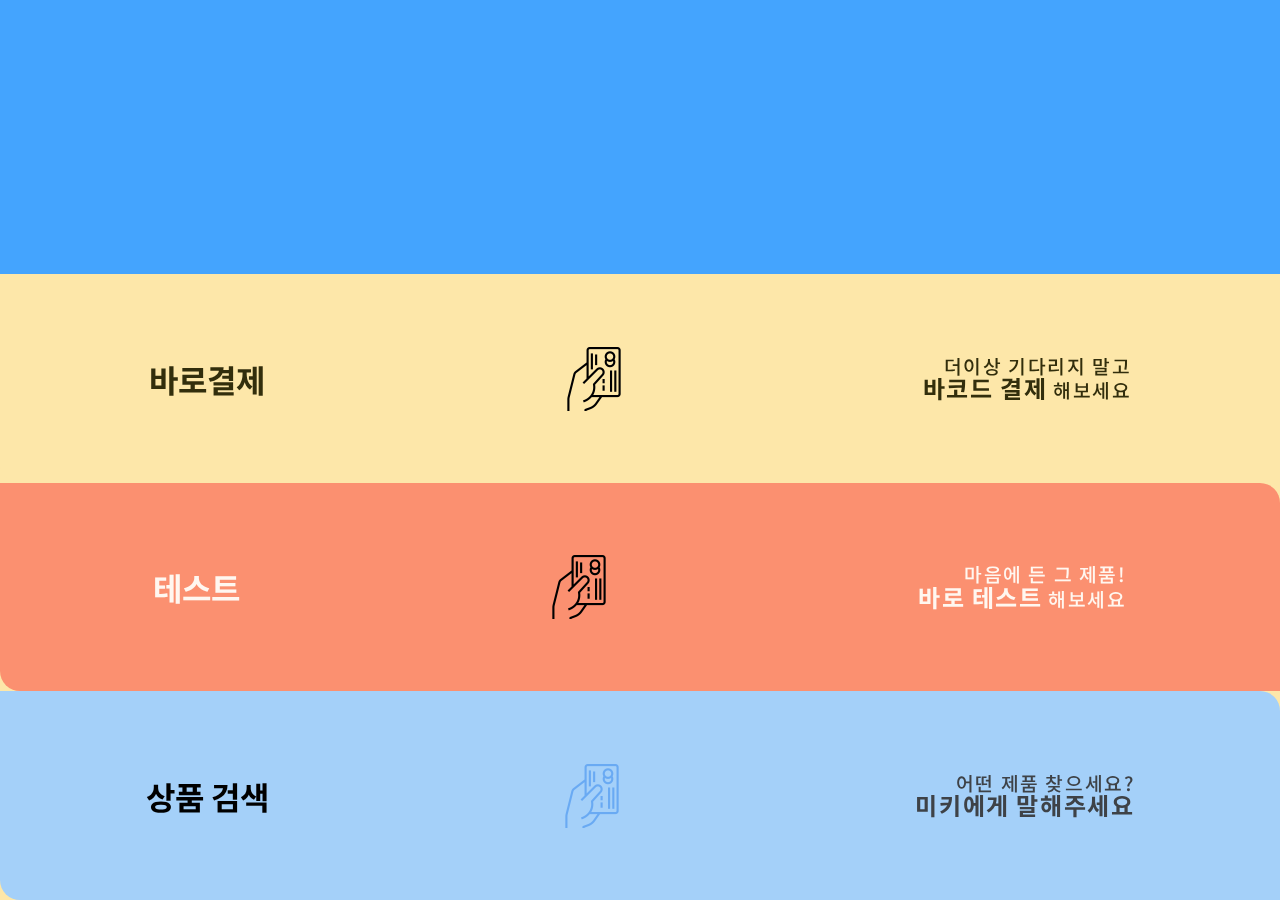
==== index.html @ 799a13bf "2021. 02. 22" ====
<!DOCTYPE html>
<html lang="en">

<head>
    <meta charset="UTF-8">
    <meta http-equiv="X-UA-Compatible" content="IE=edge">
    <meta name="viewport" content="width=device-width, initial-scale=1.0">
    <link rel="stylesheet" href="./reset.css">
    <link rel="stylesheet" href="./main.css">
    <title>Document</title>
</head>

<body>
    <div id="wrap">
        <div class="top-area">
            
        </div>
        <div class="bottom-area">
            <div class="btn order-page">
                <h4>바로결제</h4>
                <svg width="64" height="64" viewBox="0 0 64 64" fill="none" xmlns="http://www.w3.org/2000/svg" xmlns:xlink="http://www.w3.org/1999/xlink">
                    <rect width="64" height="64" fill="url(#pattern0)"/>
                    <defs>
                    <pattern id="pattern0" patternContentUnits="objectBoundingBox" width="1" height="1">
                    <use xlink:href="#image0" transform="scale(0.00195312)"/>
                    </pattern>
                    <image id="image0" width="512" height="512" xlink:href="[data-uri]"/>
                    </defs>
                </svg>
                <p>
                    더이상 기다리지 말고<br>
                    <span class="bold-text">바코드 결제</span> 
                    해보세요
                </p>
            </div>
            <div class="btn test-page">
                <h4>테스트</h4>
                <svg width="64" height="64" viewBox="0 0 64 64" fill="none" xmlns="http://www.w3.org/2000/svg" xmlns:xlink="http://www.w3.org/1999/xlink">
                    <rect width="64" height="64" fill="url(#pattern0)"/>
                    <defs>
                    <pattern id="pattern0" patternContentUnits="objectBoundingBox" width="1" height="1">
                    <use xlink:href="#image0" transform="scale(0.00195312)"/>
                    </pattern>
                    <image id="image0" width="512" height="512" xlink:href="[data-uri]"/>
                    </defs>
                    </svg>
                    
                <p>
                    마음에 든 그 제품!<br>
                    <span class="bold-text">바로 테스트</span> 
                    해보세요
                </p>
            </div>
            <div class="btn search-page">
                <h4>상품 검색</h4>
                <svg width="64" height="64" viewBox="0 0 64 64" fill="none" xmlns="http://www.w3.org/2000/svg" xmlns:xlink="http://www.w3.org/1999/xlink">
                    <rect width="64" height="64" fill="url(#pattern0)" style="mix-blend-mode:soft-light"/>
                    <defs>
                    <pattern id="pattern0" patternContentUnits="objectBoundingBox" width="1" height="1">
                    <use xlink:href="#image0" transform="scale(0.00195312)"/>
                    </pattern>
                    <image id="image0" width="512" height="512" xlink:href="[data-uri]"/>
                    </defs>
                </svg>
                <p>
                    어떤 제품 찾으세요?<br>
                    <span class="bold-text">미키에게 말해주세요</span>
                </p>                    
            </div>
        </div>
    </div>
</body>

</html>
---- main.css ----
#wrap {
  display: flex;
  flex-flow: row wrap;
  width: 100%;
  min-width: 100%;
  min-height: 100vh;
}
.top-area {
  background-color: #44a4fe;
  width: 100%;
}
.bottom-area {
  background-color: #FDE7A9;
  width: 100%;
  display: flex;
  flex-flow: row wrap;
}
.btn {
  display: flex;
  flex-direction: row;
  justify-content: space-around;
  align-items: center;
  width: 100%;
  border-radius: 0 20px;
}
.order-page { background-color: #FDE7A9; }
.test-page { background-color: #FB9070; }
.search-page { background-color: #A4D0F9; }
.btn > h4 {
  font-size: 2rem;
  font-weight: 700;
}
.btn > p {
  letter-spacing: 0.1rem;
  text-align: right;
  font-size: 1.2rem;
  font-weight: 500;
}
.bold-text {
  font-size: 1.5rem;
  font-weight: 700;
}
.order-page > h4, .order-page > p { color: #322E0C; }
.test-page > h4, .test-page > p { color: #FFF7F0; }
.serach-page > h4 { color: #163D78; }
.search-page > p { color: #3E4247; }
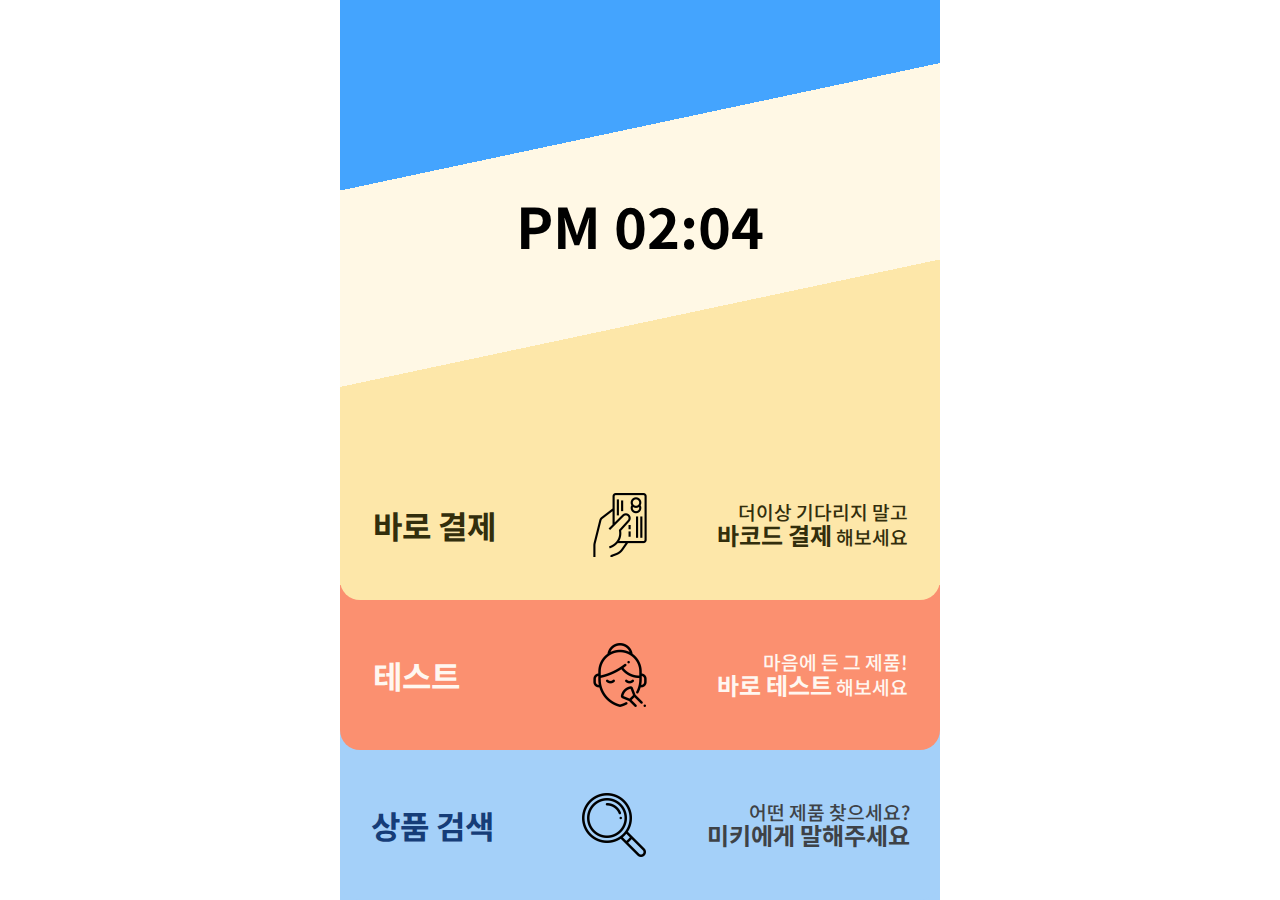
==== commit 9dddd29a: "2021. 02. 24 홈화면 작업 (브랜드 로고 전)" ====
--- a/index.html
+++ b/index.html
@@ -2,73 +2,81 @@
 <html lang="en">
 
 <head>
-    <meta charset="UTF-8">
-    <meta http-equiv="X-UA-Compatible" content="IE=edge">
-    <meta name="viewport" content="width=device-width, initial-scale=1.0">
-    <link rel="stylesheet" href="./reset.css">
-    <link rel="stylesheet" href="./main.css">
-    <title>Document</title>
+  <meta charset="UTF-8">
+  <meta http-equiv="X-UA-Compatible" content="IE=edge">
+  <meta name="viewport" content="width=device-width, initial-scale=1.0">
+  <link rel="stylesheet" href="./reset.css">
+  <link rel="stylesheet" href="./main.css">
+  <title>Document</title>
 </head>
 
 <body>
-    <div id="wrap">
-        <div class="top-area">
-            
+  <div id="wrap">
+    <div class="top-area">
+      <h3 class="clock"></h3>
+    </div>
+    <div class="bottom-area">
+      <div class="btn order-page">
+        <h4>바로 결제</h4>
+        <div class="icon-box">
+          <img
+            class="btn-icon"
+            src="./img/credit-card.png"
+            alt="Icons made by Pause08 https://www.flaticon.com/authors/pause08"
+          >
         </div>
-        <div class="bottom-area">
-            <div class="btn order-page">
-                <h4>바로결제</h4>
-                <svg width="64" height="64" viewBox="0 0 64 64" fill="none" xmlns="http://www.w3.org/2000/svg" xmlns:xlink="http://www.w3.org/1999/xlink">
-                    <rect width="64" height="64" fill="url(#pattern0)"/>
-                    <defs>
-                    <pattern id="pattern0" patternContentUnits="objectBoundingBox" width="1" height="1">
-                    <use xlink:href="#image0" transform="scale(0.00195312)"/>
-                    </pattern>
-                    <image id="image0" width="512" height="512" xlink:href="[data-uri]"/>
-                    </defs>
-                </svg>
-                <p>
-                    더이상 기다리지 말고<br>
-                    <span class="bold-text">바코드 결제</span> 
-                    해보세요
-                </p>
-            </div>
-            <div class="btn test-page">
-                <h4>테스트</h4>
-                <svg width="64" height="64" viewBox="0 0 64 64" fill="none" xmlns="http://www.w3.org/2000/svg" xmlns:xlink="http://www.w3.org/1999/xlink">
-                    <rect width="64" height="64" fill="url(#pattern0)"/>
-                    <defs>
-                    <pattern id="pattern0" patternContentUnits="objectBoundingBox" width="1" height="1">
-                    <use xlink:href="#image0" transform="scale(0.00195312)"/>
-                    </pattern>
-                    <image id="image0" width="512" height="512" xlink:href="[data-uri]"/>
-                    </defs>
-                    </svg>
-                    
-                <p>
-                    마음에 든 그 제품!<br>
-                    <span class="bold-text">바로 테스트</span> 
-                    해보세요
-                </p>
-            </div>
-            <div class="btn search-page">
-                <h4>상품 검색</h4>
-                <svg width="64" height="64" viewBox="0 0 64 64" fill="none" xmlns="http://www.w3.org/2000/svg" xmlns:xlink="http://www.w3.org/1999/xlink">
-                    <rect width="64" height="64" fill="url(#pattern0)" style="mix-blend-mode:soft-light"/>
-                    <defs>
-                    <pattern id="pattern0" patternContentUnits="objectBoundingBox" width="1" height="1">
-                    <use xlink:href="#image0" transform="scale(0.00195312)"/>
-                    </pattern>
-                    <image id="image0" width="512" height="512" xlink:href="[data-uri]"/>
-                    </defs>
-                </svg>
-                <p>
-                    어떤 제품 찾으세요?<br>
-                    <span class="bold-text">미키에게 말해주세요</span>
-                </p>                    
-            </div>
+        <p>
+          더이상 기다리지 말고<br>
+          <span class="bold-text">바코드 결제</span>
+          해보세요
+        </p>
+      </div>
+      <div class="btn test-page">
+        <h4>테스트</h4>
+        <div class="icon-box">
+          <img
+            class="btn-icon"
+            src="./img/makeup.png"
+            alt="Icons made by Freepik https://www.freepik.comIcons"
+          >
         </div>
+        <p>
+          마음에 든 그 제품!<br>
+          <span class="bold-text">바로 테스트</span>
+          해보세요
+        </p>
+      </div>
+      <div class="btn search-page">
+        <h4>상품 검색</h4>
+        <div class="icon-box">
+          <img
+            class="btn-icon"
+            src="./img/loupe.png"
+            alt="Icons made by Freepik https://www.freepik.comIcons"
+          >
+        </div>
+        <p>
+          어떤 제품 찾으세요?<br>
+          <span class="bold-text">미키에게 말해주세요</span>
+        </p>
+      </div>
     </div>
+  </div>
+  <script>
+    const clock = document.querySelector('.clock');
+    const clockFunc = () => {
+      let today = new Date();
+      let h = (today.getHours() > 12) ?
+        today.getHours() - 12 : today.getHours();
+      h = (h < 10) ? '0' + h : h;
+      let m = (today.getMinutes() < 10) ?
+        '0' + today.getMinutes() : today.getMinutes();
+      let amorpm = (today.getHours() < 12) ? 'AM' : 'PM';
+      clock.innerHTML = `${amorpm} ${h}:${m}`;
+    }
+    clockFunc();
+    setInterval(clockFunc, 1000);
+  </script>
 </body>
 
 </html>--- a/main.css
+++ b/main.css
@@ -1,17 +1,30 @@
+body {
+  display: flex;
+  justify-content: center;
+}
 #wrap {
   display: flex;
   flex-flow: row wrap;
   width: 100%;
-  min-width: 100%;
+  max-width: 600px;
   min-height: 100vh;
+  max-height: 100vh;
 }
 .top-area {
-  background-color: #44a4fe;
+  background-image: linear-gradient(168deg, #44a4fe 33%, #FFF8E5 33% 67%, #fde7a9 67%);
+  display: flex;
+  justify-content: center;
+  align-items: center;
   width: 100%;
+  height: 50%;
+}
+.top-area h3 {
+  font-size: 3.5rem;
 }
 .bottom-area {
-  background-color: #FDE7A9;
+  background: linear-gradient(to bottom, #fde7a9 30%, #fb9070 30% 60%, #a4d0f9 60%);
   width: 100%;
+  height: 50%;
   display: flex;
   flex-flow: row wrap;
 }
@@ -21,17 +34,23 @@
   justify-content: space-around;
   align-items: center;
   width: 100%;
-  border-radius: 0 20px;
+  border-radius: 0 0 20px 20px;
+}
+.btn-icon {
+  width: 64px;
+  height: 64px;
 }
 .order-page { background-color: #FDE7A9; }
 .test-page { background-color: #FB9070; }
 .search-page { background-color: #A4D0F9; }
 .btn > h4 {
+  display: inline-block;
   font-size: 2rem;
   font-weight: 700;
+  width: 25%;
 }
 .btn > p {
-  letter-spacing: 0.1rem;
+  display: inline-block;
   text-align: right;
   font-size: 1.2rem;
   font-weight: 500;
@@ -42,5 +61,5 @@
 }
 .order-page > h4, .order-page > p { color: #322E0C; }
 .test-page > h4, .test-page > p { color: #FFF7F0; }
-.serach-page > h4 { color: #163D78; }
+.search-page > h4 { color: #163D78; }
 .search-page > p { color: #3E4247; }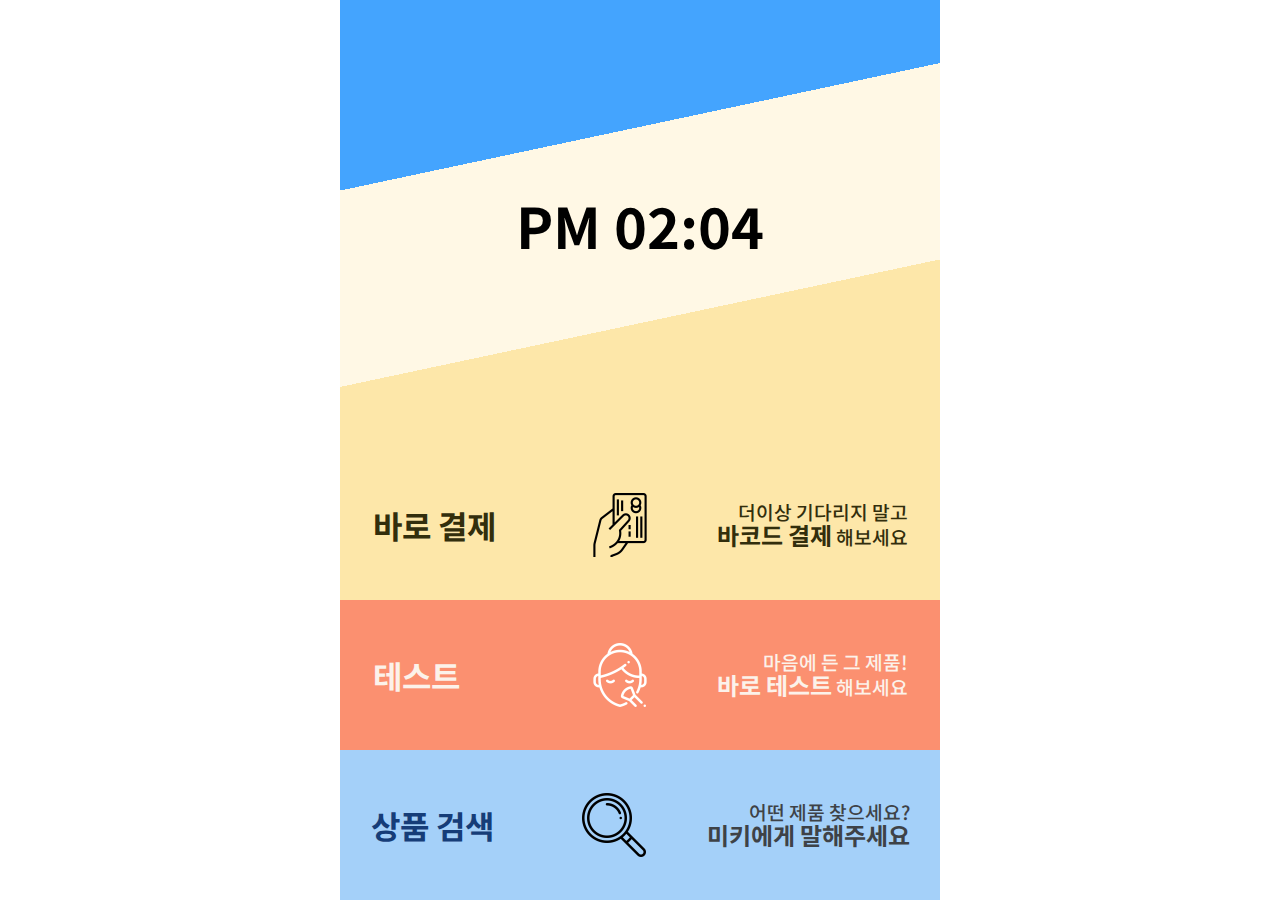
==== commit 18571038: "index page 디자인 변경" ====
--- a/index.html
+++ b/index.html
@@ -6,8 +6,8 @@
   <meta http-equiv="X-UA-Compatible" content="IE=edge">
   <meta name="viewport" content="width=device-width, initial-scale=1.0">
   <link rel="stylesheet" href="./reset.css">
-  <link rel="stylesheet" href="./main.css">
-  <title>Document</title>
+  <link rel="stylesheet" href="./index.css">
+  <title>Home</title>
 </head>
 
 <body>
@@ -16,50 +16,56 @@
       <h3 class="clock"></h3>
     </div>
     <div class="bottom-area">
-      <div class="btn order-page">
-        <h4>바로 결제</h4>
-        <div class="icon-box">
-          <img
-            class="btn-icon"
-            src="./img/credit-card.png"
-            alt="Icons made by Pause08 https://www.flaticon.com/authors/pause08"
-          >
-        </div>
-        <p>
-          더이상 기다리지 말고<br>
-          <span class="bold-text">바코드 결제</span>
-          해보세요
-        </p>
-      </div>
-      <div class="btn test-page">
-        <h4>테스트</h4>
-        <div class="icon-box">
-          <img
-            class="btn-icon"
-            src="./img/makeup.png"
-            alt="Icons made by Freepik https://www.freepik.comIcons"
-          >
-        </div>
-        <p>
-          마음에 든 그 제품!<br>
-          <span class="bold-text">바로 테스트</span>
-          해보세요
-        </p>
-      </div>
-      <div class="btn search-page">
-        <h4>상품 검색</h4>
-        <div class="icon-box">
-          <img
-            class="btn-icon"
-            src="./img/loupe.png"
-            alt="Icons made by Freepik https://www.freepik.comIcons"
-          >
-        </div>
-        <p>
-          어떤 제품 찾으세요?<br>
-          <span class="bold-text">미키에게 말해주세요</span>
-        </p>
-      </div>
+      <a class="link-btn  order-page" href="./order.html">
+        <span class="btn">
+          <h4>바로 결제</h4>
+          <div class="icon-box">
+            <img
+              class="btn-icon"
+              src="./img/credit-card.png"
+              alt="Icons made by Pause08 https://www.flaticon.com/authors/pause08"
+            >
+          </div>
+          <p>
+            더이상 기다리지 말고<br>
+            <span class="bold-text">바코드 결제</span>
+            해보세요
+          </p>
+        </span>
+      </a>
+      <a class="link-btn test-page" href="./test.html">
+        <span class="btn">
+          <h4>테스트</h4>
+          <div class="icon-box">
+            <img
+              class="btn-icon"
+              src="./img/makeup.png"
+              alt="Icons made by Freepik https://www.freepik.comIcons"
+            >
+          </div>
+          <p>
+            마음에 든 그 제품!<br>
+            <span class="bold-text">바로 테스트</span>
+            해보세요
+          </p>
+        </span>
+      </a>
+      <a class="link-btn search-page" href="./categoryList">
+        <span class="btn">
+          <h4>상품 검색</h4>
+          <div class="icon-box">
+            <img
+              class="btn-icon"
+              src="./img/loupe.png"
+              alt="Icons made by Freepik https://www.freepik.comIcons"
+            >
+          </div>
+          <p>
+            어떤 제품 찾으세요?<br>
+            <span class="bold-text">미키에게 말해주세요</span>
+          </p>
+        </span>
+      </a>
     </div>
   </div>
   <script>
--- a/index.css
+++ b/index.css
@@ -0,0 +1,65 @@
+.top-area {
+  background-image: linear-gradient(168deg, #44a4fe 33%, #FFF8E5 33% 67%, #fde7a9 67%);
+  display: flex;
+  justify-content: center;
+  align-items: center;
+  width: 100%;
+  height: 50%;
+}
+.top-area h3 {
+  font-size: 3.5rem;
+}
+.bottom-area {
+  background: linear-gradient(to bottom, #fde7a9 30%, #fb9070 30% 60%, #a4d0f9 60%);
+  width: 100%;
+  height: 50%;
+  display: flex;
+  flex-flow: row wrap;
+}
+.link-btn {
+  display: block;
+  display: flex;
+  align-items: center;
+  width: 100%;
+  color: #000;
+}
+.link-btn:visited {
+  color: #000;
+}
+.btn {
+  display: block;
+  display: flex;
+  flex-direction: row;
+  justify-content: space-around;
+  align-items: center;
+  width: 100%;
+  border-radius: 0 0 20px 20px;
+}
+.order-page { background-color: #FDE7A9; }
+.test-page { background-color: #FB9070; }
+.search-page { background-color: #A4D0F9; }
+.btn > h4 {
+  display: inline-block;
+  font-size: 2rem;
+  font-weight: 700;
+  width: 25%;
+}
+.btn-icon {
+  width: 64px;
+  height: 64px;
+}
+.btn > p {
+  display: inline-block;
+  text-align: right;
+  font-size: 1.2rem;
+  font-weight: 500;
+}
+.bold-text {
+  font-size: 1.5rem;
+  font-weight: 700;
+}
+.order-page h4, .order-page p { color: #322E0C; }
+.test-page h4, .test-page p { color: #FCF2EA; }
+.test-page .btn-icon { filter: invert(1); }
+.search-page h4 { color: #163D78; }
+.search-page p { color: #3E4247; }